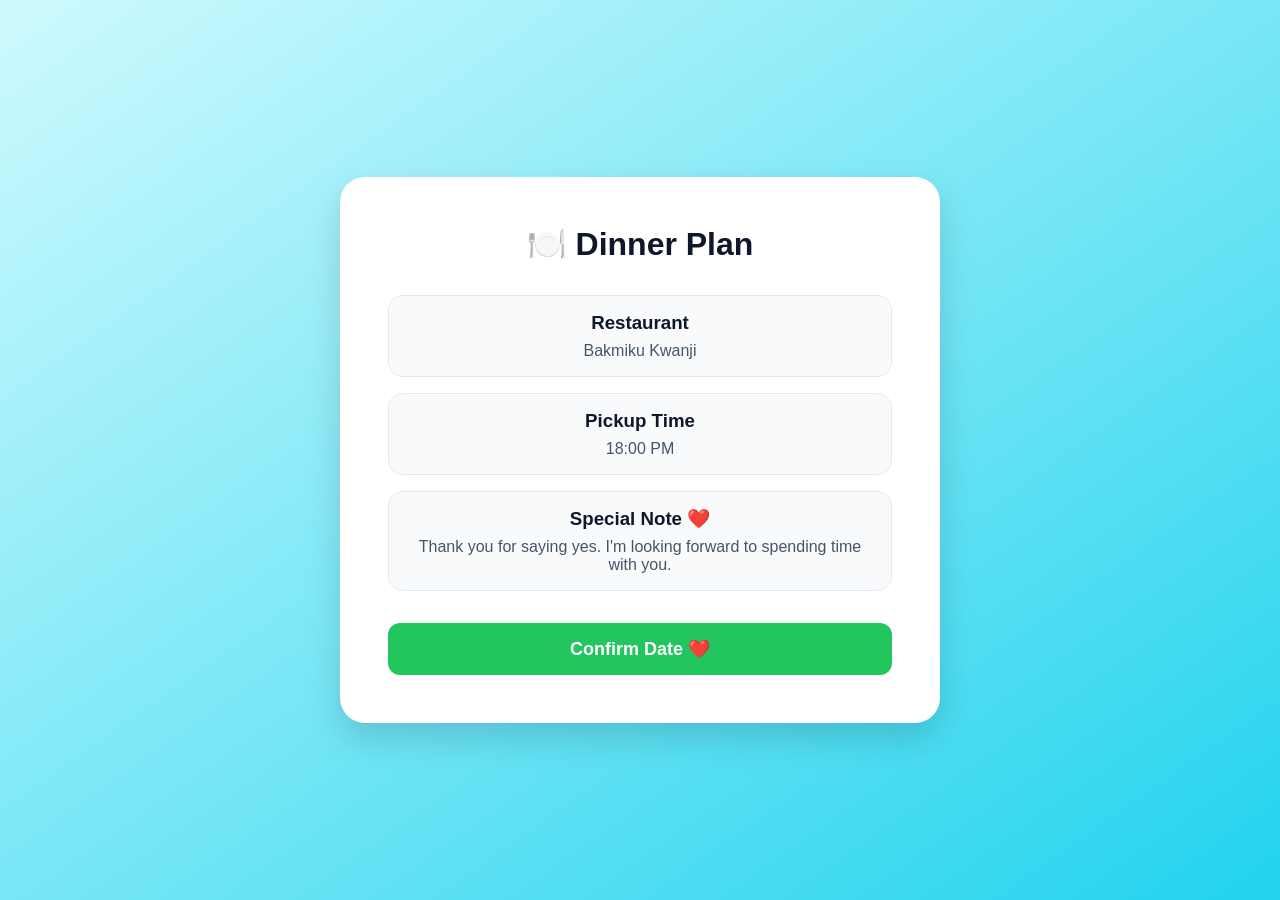
==== detail.html @ 7d4014b0 "Add files via upload" ====
<!DOCTYPE html>
<html lang="en">
<head>
    <meta charset="UTF-8">
    <meta name="viewport" content="width=device-width, initial-scale=1.0">
    <title>Our Dinner Date ❤️</title>

    <link rel="stylesheet" href="detail.css">
</head>
<body>

    <div class="detail-card">

        <h1>🍽️ Dinner Plan</h1>

        <div class="info-box">
            <h3>Restaurant</h3>
            <p>Bakmiku Kwanji</p>
        </div>

        <div class="info-box">
            <h3>Pickup Time</h3>
            <p>18:00 PM</p>
        </div>

        <div class="info-box">
            <h3>Special Note ❤️</h3>
            <p>
                Thank you for saying yes.
                I'm looking forward to spending time with you.
            </p>
        </div>

        <button id="sendBtn">
            Confirm Date ❤️
        </button>

    </div>

    <script src="detail.js"></script>

</body>
</html>
---- detail.css ----
*{
    margin:0;
    padding:0;
    box-sizing:border-box;
}

body{
    min-height:100vh;

    display:flex;
    justify-content:center;
    align-items:center;

    padding:20px;

    background:linear-gradient(
        to right bottom,
        #cffafe,
        #22d3ee
    );

    font-family:Arial, sans-serif;
}
.detail-card{
    width:100%;
    max-width:600px;

    background:white;

    padding:3rem;

    border-radius:25px;

    text-align:center;

    box-shadow:
        0 15px 35px rgba(0,0,0,0.15);

    animation:fadeIn .8s ease;
}
.detail-card h1{
    margin-bottom:2rem;

    color:#0f172a;
}
.info-box{
    padding:1rem;

    margin-bottom:1rem;

    border-radius:15px;

    background:#f8fafc;

    border:1px solid #e2e8f0;
}
.info-box h3{
    margin-bottom:.5rem;

    color:#0f172a;
}
.info-box p{
    color:#475569;
}
#sendBtn{
    margin-top:1rem;

    width:100%;

    padding:15px;

    border:none;

    border-radius:12px;

    background:#22c55e;

    color:white;

    font-size:18px;

    font-weight:bold;

    cursor:pointer;

    transition:.3s;
}
#sendBtn:hover{
    transform:translateY(-3px);

    box-shadow:
        0 10px 20px rgba(34,197,94,0.3);
}
@keyframes fadeIn{

    from{
        opacity:0;
        transform:translateY(20px);
    }

    to{
        opacity:1;
        transform:translateY(0);
    }

}
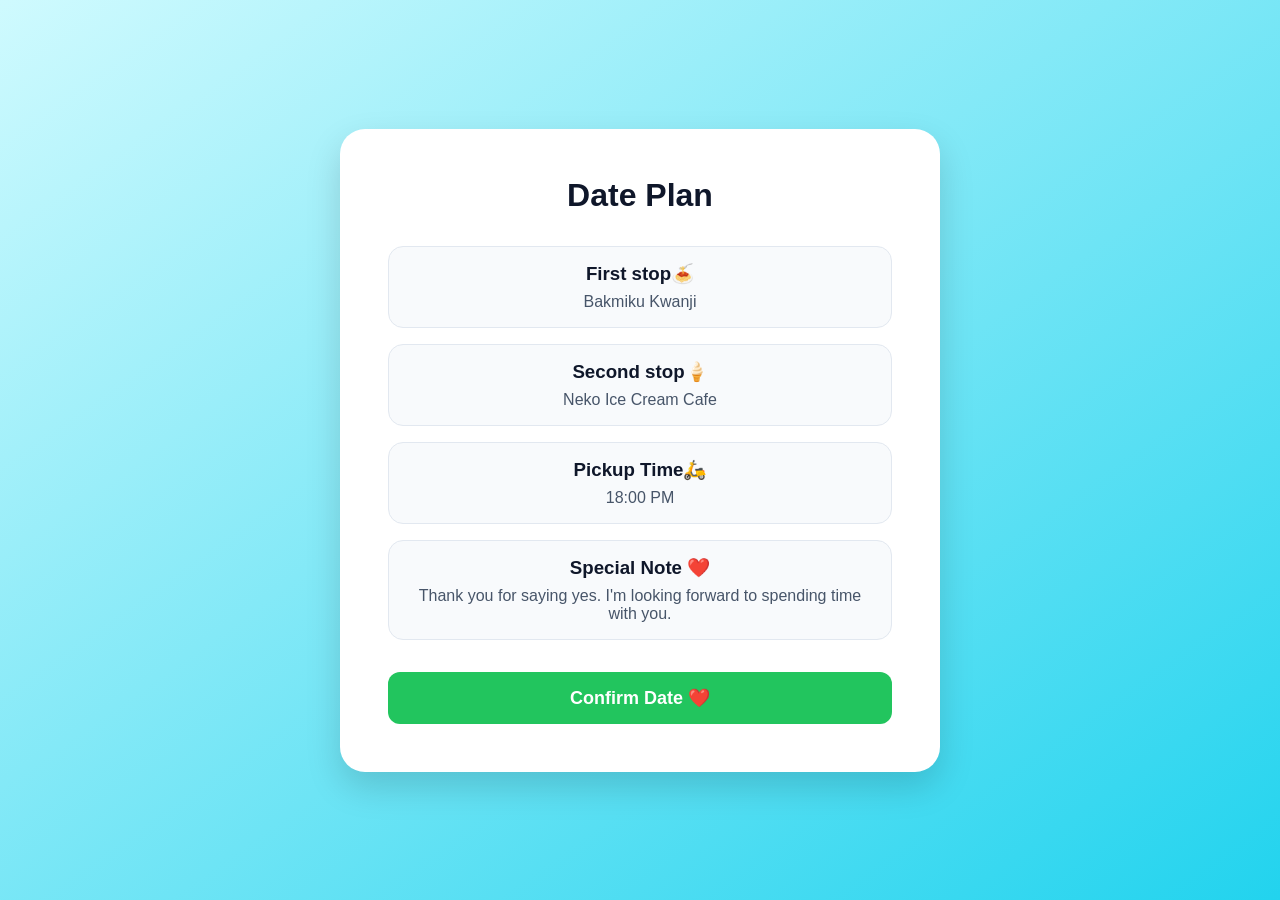
==== commit ae43f417: "Update detail.html" ====
--- a/detail.html
+++ b/detail.html
@@ -1,43 +1,41 @@
-<!DOCTYPE html>
+<!doctype html>
 <html lang="en">
-<head>
-    <meta charset="UTF-8">
-    <meta name="viewport" content="width=device-width, initial-scale=1.0">
+  <head>
+    <meta charset="UTF-8" />
+    <meta name="viewport" content="width=device-width, initial-scale=1.0" />
     <title>Our Dinner Date ❤️</title>
 
-    <link rel="stylesheet" href="detail.css">
-</head>
-<body>
+    <link rel="stylesheet" href="detail.css" />
+  </head>
+  <body>
+    <div class="detail-card">
+      <h1>Date Plan</h1>
 
-    <div class="detail-card">
+      <div class="info-box">
+        <h3>First stop🍝</h3>
+        <p>Bakmiku Kwanji</p>
+      </div>
+      <div class="info-box">
+        <h3>Second stop🍦</h3>
+        <p>Neko Ice Cream Cafe</p>
+      </div>
 
-        <h1>🍽️ Dinner Plan</h1>
+      <div class="info-box">
+        <h3>Pickup Time🛵</h3>
+        <p>18:00 PM</p>
+      </div>
 
-        <div class="info-box">
-            <h3>Restaurant</h3>
-            <p>Bakmiku Kwanji</p>
-        </div>
+      <div class="info-box">
+        <h3>Special Note ❤️</h3>
+        <p>
+          Thank you for saying yes. I'm looking forward to spending time with
+          you.
+        </p>
+      </div>
 
-        <div class="info-box">
-            <h3>Pickup Time</h3>
-            <p>18:00 PM</p>
-        </div>
-
-        <div class="info-box">
-            <h3>Special Note ❤️</h3>
-            <p>
-                Thank you for saying yes.
-                I'm looking forward to spending time with you.
-            </p>
-        </div>
-
-        <button id="sendBtn">
-            Confirm Date ❤️
-        </button>
-
+      <button id="sendBtn">Confirm Date ❤️</button>
     </div>
 
     <script src="detail.js"></script>
-
-</body>
-</html>+  </body>
+</html>
